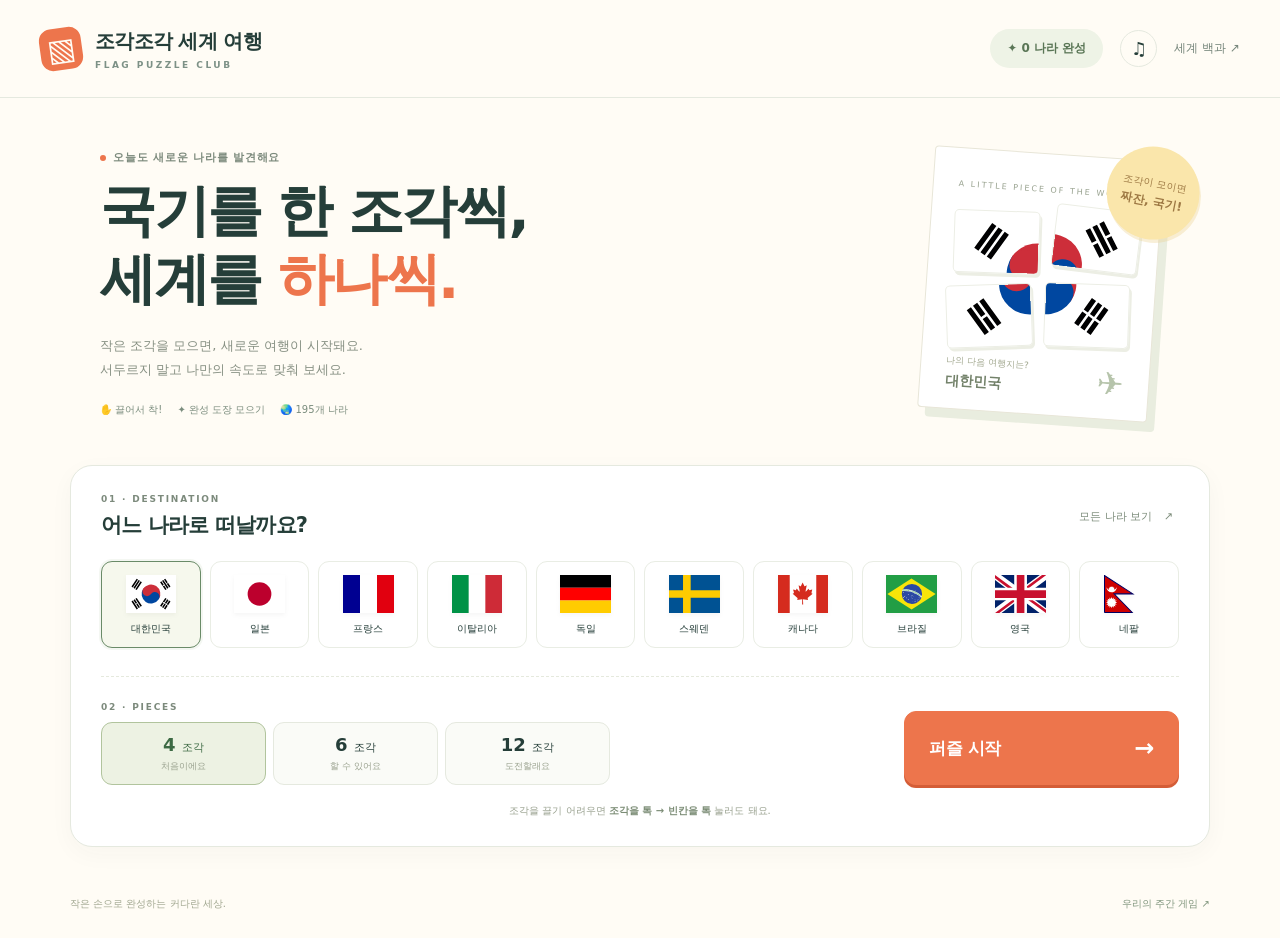
==== flag-puzzle/index.html @ 84f45323 "Add flag-puzzle with 195 flags, drag and tap controls, and completion stamps" ====
<!doctype html><html lang="ko"><head><meta charset="utf-8"><meta name="viewport" content="width=device-width,initial-scale=1"><meta name="theme-color" content="#fffcf5"><meta name="description" content="국기를 한 조각씩 맞추며 세계를 만나요. 195개 나라, 4·6·12조각 어린이 국기 퍼즐."><title>조각조각 세계 여행 · 국기 퍼즐</title><link rel="stylesheet" href="style.css"></head><body data-screen="setup">
<header><a class="brand" href="./"><span class="brand-icon">▧</span><span>조각조각 세계 여행<small>FLAG PUZZLE CLUB</small></span></a><div class="header-right"><button id="albumBtn" class="album">✦ <span id="totalSolved">0</span><span class="album-label"> 나라 완성</span></button><button id="sound" class="icon-button" aria-label="소리 끄기" aria-pressed="true">♫</button><a class="atlas-link" href="../world-atlas/">세계 백과 ↗</a></div></header>
<main id="setup"><section class="intro"><div class="intro-copy"><p class="eyebrow"><i></i> 오늘도 새로운 나라를 발견해요</p><h1>국기를 한 조각씩,<br>세계를 <em>하나씩.</em></h1><p class="sub">작은 조각을 모으면, 새로운 여행이 시작돼요.<br>서두르지 말고 나만의 속도로 맞춰 보세요.</p><div class="intro-tags"><span>✋ 끌어서 착!</span><span>✦ 완성 도장 모으기</span><span>🌏 195개 나라</span></div></div><div class="postcard" aria-hidden="true"><span class="postcard-label">A LITTLE PIECE OF THE WORLD</span><div class="postcard-flag" id="postcardFlag"></div><div class="postcard-bottom"><span>나의 다음 여행지는?</span><b id="postcardName">대한민국</b><span class="postmark">✈</span></div><span class="float-sticker">조각이 모이면<br><b>짜잔, 국기!</b></span></div></section>
<section class="trip-panel"><div class="trip-title"><div><p class="eyebrow">01 · DESTINATION</p><h2>어느 나라로 떠날까요?</h2></div><button class="text-button" id="allCountries">모든 나라 보기 <span>↗</span></button></div><div id="featured" class="featured"></div><div class="departure"><div class="difficulty"><p class="eyebrow">02 · PIECES</p><div class="segmented" id="difficulty"><button data-level="4" aria-pressed="true" class="active"><strong>4</strong> 조각 <small>처음이에요</small></button><button data-level="6" aria-pressed="false"><strong>6</strong> 조각 <small>할 수 있어요</small></button><button data-level="12" aria-pressed="false"><strong>12</strong> 조각 <small>도전할래요</small></button></div></div><button id="start" class="primary start">퍼즐 시작 <span>→</span></button></div><p class="setup-tip">조각을 끌기 어려우면 <b>조각을 톡 → 빈칸을 톡</b> 눌러도 돼요.</p></section></main>
<main id="game" hidden><div class="game-top"><button id="back" class="back">← 나라 고르기</button><span class="eyebrow">ONE PIECE AT A TIME</span><div class="game-progress"><span id="progressText">0 / 4</span><div class="progress-track"><i id="progressBar"></i></div></div></div><div class="game-heading"><div class="country-heading"><img id="gameFlag" alt=""><div><h1 id="gameName">대한민국</h1><p id="gameRegion">아시아 · 4조각</p></div></div><div class="guide-control"><label><input type="checkbox" id="guide" checked><span>밑그림 보기</span></label><button id="help" class="icon-button" aria-label="퍼즐 놀이 방법">?</button></div></div><section class="play-layout"><div class="board-panel"><div class="board-label"><span>여기에 국기를 완성해요</span><span aria-hidden="true">↙</span></div><div class="board-frame"><div id="board" class="board" role="group" aria-label="국기 퍼즐 판"></div></div><p class="board-message" id="boardMessage" aria-live="polite">조각을 끌어서 빈칸에 놓아 보세요.</p><div class="game-actions"><button id="hint">✧ 한 조각 도와줘</button><button id="restart">↻ 다시 맞추기</button></div></div><div class="tray-panel"><div class="tray-heading"><h2>작은 조각들</h2><span id="remaining">4조각 남았어요</span></div><div id="tray" class="tray" aria-label="퍼즐 조각"></div><div class="tray-note"><span>☝</span> 조각을 누르고, 빈칸을 눌러도 돼요.</div></div></section></main>
<footer><span>작은 손으로 완성하는 커다란 세상.</span><a href="../">우리의 주간 게임 ↗</a></footer>
<dialog id="picker"><div class="dialog-header"><div><p class="eyebrow">CHOOSE YOUR NEXT STOP</p><h2>어디로 떠나 볼까요?</h2></div><button data-close="picker" class="icon-button" aria-label="나라 선택 닫기">×</button></div><input id="countrySearch" type="search" placeholder="나라 이름으로 찾아보기" aria-label="나라 검색"><div id="pickerRegions" class="picker-regions"></div><div id="countryGrid" class="country-grid"></div><p id="pickerEmpty" hidden>이름을 다시 확인해 주세요.</p></dialog>
<dialog id="win"><button data-close="win" class="close-win icon-button" aria-label="완성 화면 닫기">×</button><div class="confetti" aria-hidden="true">✦ · ✧ · ✦</div><p class="eyebrow">A NEW STAMP IN YOUR PASSPORT</p><div class="win-flag"><img id="winFlag" alt=""></div><h2>멋지게 완성했어요!</h2><p id="winCountry"></p><div class="achievement">✓ 오늘도 세상이 조금 더 가까워졌어요.</div><div class="win-actions"><button id="nextCountry" class="primary">다음 나라로 출발 →</button><button id="playAgain">한 번 더 맞추기</button></div><a id="atlasCountry" href="../world-atlas/">이 나라가 더 궁금해요 ↗</a><button id="speakName" class="listen-name">♫ 나라 이름 듣기</button></dialog>
<dialog id="album"><div class="dialog-header"><div><p class="eyebrow">MY FLAG COLLECTION</p><h2>차곡차곡, 나의 국기 여행</h2></div><button data-close="album" class="icon-button" aria-label="모은 국기 닫기">×</button></div><p class="album-desc">완성한 국기에 여행 도장이 찍혀요. 기록은 이 브라우저에 저장돼요.</p><div id="albumGrid" class="country-grid"></div><div id="albumEmpty" class="album-empty">아직 첫 여행을 기다리고 있어요.<br>국기 퍼즐을 완성하고 도장을 모아 보세요.</div></dialog>
<dialog id="confirm"><div class="dialog-header"><h2 id="confirmTitle">다시 맞춰 볼까요?</h2></div><p id="confirmText">맞춘 조각을 내려놓고 처음부터 시작해요.</p><div class="confirm-actions"><button data-close="confirm">계속 맞출래요</button><button id="confirmYes" class="primary">다시 시작</button></div></dialog>
<div id="toast" role="status"></div><script src="../world-atlas/data.js"></script><script src="../world-atlas/flags.js"></script><script src="engine.js"></script><script src="app.js"></script></body></html>
---- flag-puzzle/style.css ----
:root{--cream:#fffcf5;--ink:#253e39;--muted:#859088;--orange:#ed754c;--green:#326956;--line:#e5e9df;--shadow:0 7px 24px #2d423809}*{box-sizing:border-box}body{margin:0;background:var(--cream);color:var(--ink);font-family:'Apple SD Gothic Neo','Malgun Gothic',system-ui,sans-serif}button,input{font:inherit}button{cursor:pointer;color:inherit;border:1px solid var(--line);background:#fff}button,a,input{-webkit-tap-highlight-color:transparent}button:focus-visible,a:focus-visible,input:focus-visible{outline:3px solid #dc9b37;outline-offset:4px}button:hover{filter:brightness(.98)}button:disabled{cursor:default;opacity:.5}a{color:inherit}header{max-width:1280px;margin:auto;height:98px;padding:0 40px;display:flex;align-items:center;justify-content:space-between;border-bottom:1px solid var(--line)}.brand{display:flex;align-items:center;gap:13px;text-decoration:none;font-size:20px;font-weight:850;letter-spacing:-.7px}.brand-icon{background:var(--orange);color:var(--cream);width:42px;height:42px;border-radius:12px;display:grid;place-items:center;font-size:30px;transform:rotate(-8deg)}.brand small{display:block;font-size:9px;font-weight:700;letter-spacing:2.5px;color:#7d9186;margin-top:5px}.header-right{display:flex;align-items:center;gap:17px}.album{background:#eef3e6;border:0;border-radius:30px;padding:11px 17px;font-size:12px;font-weight:700;color:#5a7656}.icon-button{border:1px solid var(--line);background:transparent;border-radius:50%;width:37px;height:37px;font-size:18px;display:grid;place-items:center;flex-shrink:0}.atlas-link{font-size:12px;text-decoration:none;color:#75857a}main{max-width:1200px;padding:0 30px;margin:auto}.intro{display:grid;grid-template-columns:1.25fr 1fr;align-items:center;gap:50px;padding:52px 30px 48px}.eyebrow{font-size:9px;font-weight:750;letter-spacing:1.8px;color:#7c8a7c;margin:0 0 12px}.intro .eyebrow{font-size:11px;letter-spacing:.8px;display:flex;align-items:center;gap:7px}.eyebrow i{height:6px;width:6px;background:var(--orange);border-radius:50%}h1{font-size:clamp(36px,4.4vw,56px);letter-spacing:-2.5px;line-height:1.22;margin:0;font-weight:800}h1 em{color:var(--orange);font-style:normal}.sub{font-size:13px;color:#879083;line-height:1.9;margin:20px 0}.intro-tags{display:flex;gap:15px;font-size:10px;color:#7a8c7d}.postcard{position:relative;background:white;border:1px solid #e8e6d8;padding:23px 25px 18px;box-shadow:8px 9px 0 #e9eddf;transform:rotate(4deg);border-radius:4px;max-width:350px;margin:0 24px 0 auto}.postcard-label{font-size:8px;letter-spacing:2px;color:#98a28f}.postcard-flag{aspect-ratio:4/3;display:grid;grid-template-columns:1fr 1fr;gap:7px;margin:16px 0 14px;transform:rotate(-2deg)}.postcard-piece{background-size:200% 200%;border:1px solid #eceee5;border-radius:5px;box-shadow:2px 3px 0 #eceee4}.postcard-piece:nth-child(2){transform:translate(7px,-6px) rotate(5deg)}.postcard-piece:nth-child(3){transform:translate(-5px,4px) rotate(-4deg)}.postcard-bottom{position:relative;font-size:9px;color:#a1a78e}.postcard-bottom b{display:block;color:#73826a;font-size:14px;margin-top:5px}.postmark{position:absolute;right:0;bottom:-2px;font-size:32px;color:#b6c4ab}.float-sticker{position:absolute;right:-38px;top:-15px;background:#fae6ab;color:#9d7843;width:93px;height:93px;border-radius:50%;display:flex;justify-content:center;flex-direction:column;text-align:center;font-size:10px;line-height:1.7;transform:rotate(7deg);box-shadow:2px 3px 0 #e9ce8b55}.float-sticker b{font-size:12px}.trip-panel{background:white;border:1px solid var(--line);border-radius:22px;padding:28px 30px;box-shadow:var(--shadow)}.trip-title{display:flex;align-items:center;justify-content:space-between;margin-bottom:22px}h2{margin:0;font-size:21px;letter-spacing:-.8px}.trip-title .eyebrow{margin-bottom:7px}.text-button{border:0;background:transparent;font-size:11px;color:#7b8b79}.text-button span{margin-left:8px}.featured{display:grid;grid-template-columns:repeat(10,minmax(0,1fr));gap:9px}.flag-choice{position:relative;border-radius:11px;padding:13px 6px 11px;border-color:#e9ede4;min-width:0;transition:all .15s}.flag-choice img{height:38px;width:100%;object-fit:contain;display:block;filter:drop-shadow(0 2px 2px #0000000a);margin-bottom:9px}.flag-choice span{display:block;font-size:10px;line-height:1.4;word-break:keep-all}.flag-choice.active{background:#f6f8ed;border:1.5px solid #6a8b68;box-shadow:0 0 0 2px #cedac438}.flag-choice .badge{position:absolute;top:-5px;right:-4px;background:var(--green);color:white;border-radius:50%;font-size:8px;line-height:17px;width:17px;height:17px}.departure{display:flex;gap:30px;align-items:flex-end;justify-content:space-between;margin-top:28px;border-top:1px dashed #e5e9dd;padding-top:25px}.difficulty{flex:1}.difficulty .eyebrow{margin-bottom:10px}.segmented{display:flex;gap:7px}.segmented button{padding:11px 15px;border-radius:11px;white-space:nowrap;flex:1;max-width:165px;font-size:11px;background:#fafbf7}.segmented button strong{font-size:18px;margin-right:3px}.segmented button small{display:block;font-size:9px;color:#99a18e;margin-top:5px}.segmented button.active{background:#edf2e3;border-color:#b1c49d;color:#3d6a44}.primary{background:var(--orange);border-color:var(--orange);color:#fff;font-weight:750;border-radius:12px;padding:15px 24px;box-shadow:0 3px 0 #d45d37}.start{width:275px;display:flex;align-items:center;justify-content:space-between;padding:22px 24px;font-size:17px;letter-spacing:-.4px}.start span{font-size:24px}.setup-tip{text-align:center;font-size:10px;color:#98a08e;margin:19px 0 0}.setup-tip b{font-weight:650;color:#7c8d76}footer{max-width:1140px;margin:30px auto 0;padding:20px 0 27px;display:flex;justify-content:space-between;font-size:10px;color:#a0a68f}footer a{text-decoration:none;color:#7e947b}#game{padding-top:25px}.game-top{display:flex;justify-content:space-between;align-items:center}.back{border:0;background:transparent;padding:8px 0;font-size:12px;color:#889581}.game-top>.eyebrow{margin:0}.game-progress{display:flex;align-items:center;gap:10px}.game-progress>span{font-size:12px;font-weight:750;color:#5b7e57;min-width:38px;text-align:right}.progress-track{width:115px;height:5px;border-radius:10px;background:#e9eddf;overflow:hidden}.progress-track i{display:block;height:100%;width:0;background:#83a675;transition:width .3s}.game-heading{display:flex;justify-content:space-between;align-items:center;margin:23px 0}.country-heading{display:flex;align-items:center;gap:17px}.country-heading>img{width:65px;height:49px;object-fit:contain;border-radius:3px;filter:drop-shadow(0 3px 3px #2f42331a)}.game-heading h1{font-size:32px;letter-spacing:-1px}.country-heading p{font-size:11px;color:#8d9885;margin:6px 0 0}.guide-control{display:flex;gap:15px;align-items:center}.guide-control label{font-size:12px;color:#7b8e75;display:flex;align-items:center;gap:6px;cursor:pointer}.guide-control input{accent-color:var(--green);width:17px;height:17px}.guide-control .icon-button{width:30px;height:30px;font-size:14px}.play-layout{display:grid;grid-template-columns:minmax(0,1.25fr) minmax(270px,1fr);gap:30px;align-items:start}.board-panel{min-width:0;background:#f0f3e7;border:1px solid #e0e7d5;border-radius:21px;padding:23px 24px 19px}.board-label{display:flex;justify-content:space-between;color:#8b9d7a;font-size:11px;letter-spacing:.3px;margin-bottom:17px}.board-label>span:last-child{font-size:18px}.board-frame{padding:10px;background:#fffef8;box-shadow:0 3px 8px #4b5a3410;border-radius:11px;border:1px solid #dbe3d2}.board{width:100%;aspect-ratio:4/3;display:grid;gap:0;position:relative;isolation:isolate;border-radius:3px;overflow:hidden;background:#e7ebdb}.slot{background-color:transparent;background-size:var(--cols-percent) var(--rows-percent);border:0;border-radius:0;box-shadow:inset 0 0 0 1px #f9fcf160;position:relative;min-width:0;min-height:0;padding:0;transition:background-color .2s}.slot::after{content:attr(data-number);position:absolute;top:50%;left:50%;transform:translate(-50%,-50%);color:#71856559;font-size:clamp(11px,2vw,20px);font-weight:600}.slot.guide:before{content:'';position:absolute;inset:0;background:var(--flag-image);background-size:var(--cols-percent) var(--rows-percent);background-position:inherit;opacity:.18;pointer-events:none}.slot.filled{background-image:var(--flag-image);box-shadow:inset 0 0 0 1px #ffffff30;cursor:default}.slot.filled::after,.slot.filled:before{display:none}.slot.drop-hover{outline:3px solid #e7af52;outline-offset:-3px;z-index:2}.slot.filled.flash{animation:pop .25s}.slot.wrong{animation:shake .28s;background-color:#f1d5b9}.board-message{text-align:center;font-size:11px;color:#7e9472;margin:16px 0 12px;min-height:18px;line-height:1.6}.game-actions{display:flex;justify-content:center;gap:17px}.game-actions button{background:transparent;border:0;font-size:11px;color:#6f8b61;padding:8px}.tray-panel{min-width:0;padding:19px 20px 17px;border:1px dashed #e3e4d8;border-radius:20px;background:#f8f7ef}.tray-heading{display:flex;align-items:center;justify-content:space-between;margin-bottom:17px}.tray-heading h2{font-size:16px}.tray-heading span{color:#9b9e89;font-size:10px}.tray{display:grid;grid-template-columns:repeat(var(--tray-cols,3),minmax(0,1fr));gap:12px;align-content:start;min-height:230px}.piece{width:100%;aspect-ratio:var(--piece-ratio);background-image:var(--flag-image);background-size:var(--cols-percent) var(--rows-percent);background-color:white;border:1px solid #e0e0d0;border-radius:5px;box-shadow:2px 3px 0 #dddfcf88;padding:0;touch-action:none;user-select:none;-webkit-user-select:none;position:relative;cursor:grab;min-width:0;transition:box-shadow .12s,transform .12s;overflow:hidden}.piece.selected{outline:3px solid #e59849;outline-offset:3px;transform:translateY(-3px);box-shadow:0 6px 12px #9c763429}.piece.used{visibility:hidden;pointer-events:none}.piece.is-dragging{opacity:.22}.piece::after{content:attr(data-number);font-size:8px;color:#69765f;background:#fffcf4d9;border-radius:3px;position:absolute;bottom:3px;right:3px;min-width:14px;line-height:14px}.tray-note{font-size:10px;color:#a1a48d;text-align:center;line-height:1.8;margin-top:22px}.tray-note>span{font-size:19px;display:block;margin-bottom:2px}.ghost{position:fixed;z-index:1000;pointer-events:none;opacity:.96;box-shadow:0 12px 24px #1e3a3450;cursor:grabbing;transition:none;transform:scale(1.04);border:2px solid #f4cf78}.tray-done{grid-column:1/-1;align-self:center;text-align:center;color:#91a87e;font-size:14px;line-height:1.8}.tray-done b{display:block;font-size:35px;color:#7b9e65;margin-bottom:12px}dialog{color:var(--ink);background:var(--cream);border:1px solid #edeadd;border-radius:23px;box-shadow:0 20px 100px #1c3c3630;padding:30px;max-width:min(92vw,730px);max-height:85dvh;width:730px}dialog::backdrop{background:#24423866;backdrop-filter:blur(5px)}.dialog-header{display:flex;align-items:center;justify-content:space-between;gap:20px;margin-bottom:20px}.dialog-header h2{font-size:23px}.dialog-header .eyebrow{font-size:8px;margin-bottom:8px}#countrySearch{width:100%;background:white;border:1px solid var(--line);border-radius:10px;padding:13px;font-size:13px;color:var(--ink)}.picker-regions{display:flex;gap:5px;overflow:auto;margin:16px 0;scrollbar-width:none}.picker-regions button{font-size:11px;padding:7px 12px;white-space:nowrap;border:0;border-radius:20px;background:transparent;color:#8b967d}.picker-regions button.active{background:#e9efde;color:#55774d}.country-grid{display:grid;grid-template-columns:repeat(5,minmax(0,1fr));gap:10px}.country-grid .flag-choice{background:white}.country-grid .flag-choice img{height:43px}.country-grid .flag-choice small{font-size:8px;color:#a1a88e;display:block;margin-top:4px}#win{max-width:min(92vw,465px);text-align:center;padding:35px 35px 28px;overflow:visible}.close-win{position:absolute;right:13px;top:13px;background:white;font-size:20px;width:29px;height:29px}.confetti{font-size:29px;letter-spacing:19px;color:#d8ad55;margin:0 0 20px}.win-flag{width:160px;height:120px;margin:24px auto 27px;transform:rotate(-4deg);background:#fff;padding:9px;box-shadow:7px 7px 0 #e5ead8;border:1px solid #e0e6d9;border-radius:6px}.win-flag img{height:100%;width:100%;object-fit:contain}#win h2{font-size:29px;letter-spacing:-1.2px}#winCountry{font-size:14px;color:#6d8866;margin:10px 0 20px}.achievement{font-size:10px;color:#8b9b7d;padding:12px 0;border-top:1px dashed #dce3d1;border-bottom:1px dashed #dce3d1}.win-actions{display:grid;gap:10px;margin-top:22px}.win-actions>button{padding:14px 10px;border-radius:11px;font-size:13px}.win-actions>button:not(.primary){background:transparent;font-size:12px;color:#849478}#atlasCountry{display:block;font-size:11px;color:#859a7b;text-decoration:none;margin-top:20px}.listen-name{font-size:10px;border:0;background:transparent;color:#97a58c;margin-top:13px}.album-desc{font-size:12px;line-height:1.8;color:#8b9a80;margin-bottom:25px}.album-empty{text-align:center;font-size:13px;color:#8fa080;line-height:2;padding:50px 0}#confirm{width:400px;padding:28px}#confirm h2{font-size:21px}#confirm p{font-size:13px;line-height:1.8;color:#8c9a80}.confirm-actions{display:flex;gap:10px;margin-top:24px}.confirm-actions button{flex:1;padding:12px 7px;border-radius:10px;font-size:12px}#toast{position:fixed;bottom:25px;left:50%;transform:translate(-50%,20px);opacity:0;pointer-events:none;z-index:1100;background:#315a48;color:white;border-radius:25px;padding:13px 23px;max-width:90vw;white-space:normal;text-align:center;font-size:12px;transition:all .2s}#toast.show{opacity:1;transform:translate(-50%,0)}[hidden]{display:none!important}@keyframes pop{50%{filter:brightness(1.15)}}@keyframes shake{25%{transform:translateX(-3px)}75%{transform:translateX(3px)}}
@media(max-width:1000px){.featured{grid-template-columns:repeat(5,minmax(0,1fr))}.intro{gap:30px;padding:40px 15px}.postcard{max-width:300px;margin-right:22px}.intro h1{font-size:44px}.start{width:225px}.play-layout{gap:20px}.board-panel{padding:20px 18px 15px}.tray-panel{padding:18px 15px}.tray{gap:9px}.game-top>.eyebrow{display:none}}
@media(max-width:680px){header{padding:0 20px;height:80px}.brand{font-size:15px;gap:10px}.brand-icon{width:34px;height:34px;font-size:25px;border-radius:10px}.brand small{font-size:7px;letter-spacing:1.5px;margin-top:4px}.header-right{gap:9px}.album{font-size:11px;padding:9px 11px}.album-label{display:none}.atlas-link{display:none}.icon-button{width:32px;height:32px;font-size:16px}main{padding:0 20px}.intro{padding:30px 2px 31px;gap:25px;grid-template-columns:1fr}.intro-copy{position:relative;z-index:1}.intro h1{font-size:39px;letter-spacing:-1.9px}.intro .eyebrow{font-size:9px}.sub{font-size:11px;line-height:1.85;margin:15px 0}.intro-tags{font-size:9px;gap:12px}.postcard{display:none}.trip-panel{border-radius:17px;padding:22px 16px 18px}.trip-title h2{font-size:18px}.trip-title .eyebrow{font-size:8px}.text-button{font-size:10px;padding:5px 0}.text-button span{margin-left:2px}.featured{gap:7px;grid-template-columns:repeat(5,minmax(0,1fr))}.flag-choice{padding:10px 3px 9px;border-radius:9px}.flag-choice img{height:29px;margin-bottom:7px}.flag-choice span{font-size:8px}.departure{flex-direction:column;align-items:stretch;gap:20px;padding-top:20px;margin-top:20px}.segmented{gap:6px}.segmented button{padding:10px 6px;max-width:none;font-size:10px}.segmented button strong{font-size:17px}.segmented button small{font-size:8px}.start{width:100%;font-size:15px;padding:17px 20px}.setup-tip{font-size:8px;line-height:1.8;margin-top:16px}footer{padding:20px;margin:10px auto 0;font-size:8px}#game{padding:15px 16px 0}.game-top{gap:10px}.back{font-size:10px}.game-progress>span{font-size:11px}.progress-track{width:75px}.game-heading{margin:18px 0}.country-heading{gap:11px}.country-heading>img{width:46px;height:35px}.game-heading h1{font-size:24px}.country-heading p{font-size:9px;margin-top:4px}.guide-control{gap:8px}.guide-control label{font-size:10px;gap:3px}.guide-control input{height:15px;width:15px}.guide-control .icon-button{width:25px;height:25px;font-size:12px}.play-layout{grid-template-columns:1fr;gap:15px}.board-panel{padding:16px 16px 12px;border-radius:17px}.board-label{font-size:10px;margin-bottom:11px}.board-frame{padding:7px;border-radius:8px}.board-message{font-size:10px;margin:12px 0 7px;min-height:16px}.game-actions{gap:20px}.game-actions button{font-size:10px;padding:7px 2px}.tray-panel{padding:16px;border-radius:16px}.tray{grid-template-columns:repeat(var(--mobile-cols,4),minmax(0,1fr));min-height:0;gap:10px}.tray-heading{margin-bottom:14px}.tray-heading h2{font-size:14px}.tray-heading span{font-size:9px}.tray-note{font-size:9px;display:flex;align-items:center;justify-content:center;gap:7px;margin:15px 0 0}.tray-note>span{display:inline;font-size:15px;margin:0}.piece::after{font-size:7px;min-width:11px;line-height:11px;bottom:2px;right:2px}.tray-done{padding:10px 0;font-size:12px}.tray-done b{font-size:25px;margin-bottom:3px}.country-grid{grid-template-columns:repeat(4,minmax(0,1fr));gap:8px}dialog{padding:22px 18px;border-radius:18px;max-height:88dvh}.dialog-header{gap:10px;margin-bottom:17px}.dialog-header h2{font-size:20px}.dialog-header .eyebrow{font-size:7px}.country-grid .flag-choice img{height:33px}.country-grid .flag-choice span{font-size:9px}.country-grid .flag-choice small{font-size:7px}#win{padding:30px 24px 25px;overflow:auto}.confetti{font-size:23px;margin-bottom:15px}.win-flag{width:135px;height:101px;margin:20px auto 25px}#win h2{font-size:26px}#winCountry{font-size:12px}.achievement{font-size:9px}.win-actions{margin-top:18px}.win-actions>button{font-size:12px}.slot::after{font-size:14px}}
@media(prefers-reduced-motion:reduce){*{transition:none!important;animation:none!important}}
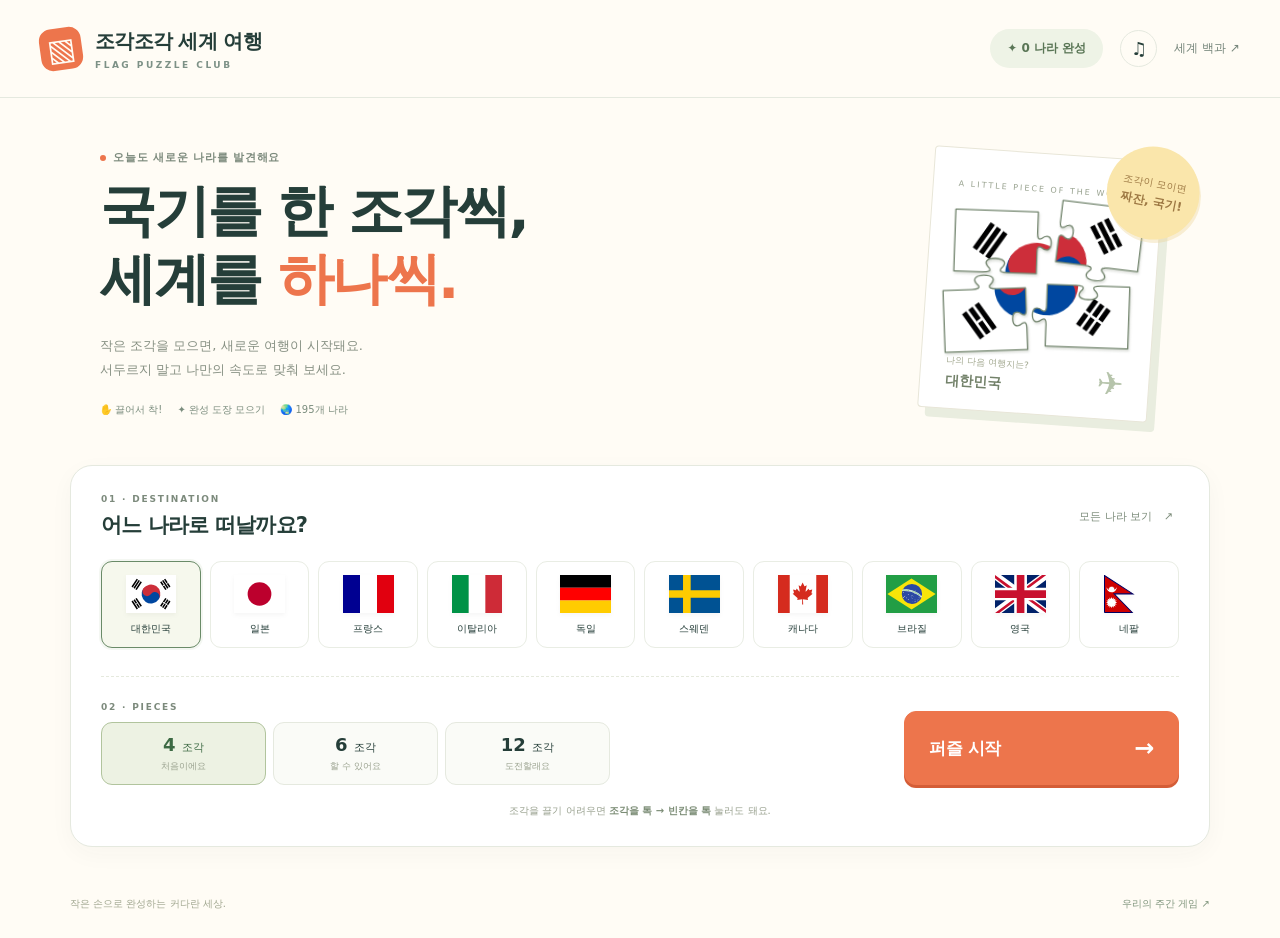
==== commit 8c379be3: "Replace square flag tiles with interlocking jigsaw pieces" ====
--- a/flag-puzzle/index.html
+++ b/flag-puzzle/index.html
@@ -1,4 +1,4 @@
-<!doctype html><html lang="ko"><head><meta charset="utf-8"><meta name="viewport" content="width=device-width,initial-scale=1"><meta name="theme-color" content="#fffcf5"><meta name="description" content="국기를 한 조각씩 맞추며 세계를 만나요. 195개 나라, 4·6·12조각 어린이 국기 퍼즐."><title>조각조각 세계 여행 · 국기 퍼즐</title><link rel="stylesheet" href="style.css"></head><body data-screen="setup">
+<!doctype html><html lang="ko"><head><meta charset="utf-8"><meta name="viewport" content="width=device-width,initial-scale=1"><meta name="theme-color" content="#fffcf5"><meta name="description" content="국기를 한 조각씩 맞추며 세계를 만나요. 195개 나라, 4·6·12조각 어린이 국기 퍼즐."><title>조각조각 세계 여행 · 국기 퍼즐</title><link rel="stylesheet" href="style.css?v=jigsaw-1"></head><body data-screen="setup">
 <header><a class="brand" href="./"><span class="brand-icon">▧</span><span>조각조각 세계 여행<small>FLAG PUZZLE CLUB</small></span></a><div class="header-right"><button id="albumBtn" class="album">✦ <span id="totalSolved">0</span><span class="album-label"> 나라 완성</span></button><button id="sound" class="icon-button" aria-label="소리 끄기" aria-pressed="true">♫</button><a class="atlas-link" href="../world-atlas/">세계 백과 ↗</a></div></header>
 <main id="setup"><section class="intro"><div class="intro-copy"><p class="eyebrow"><i></i> 오늘도 새로운 나라를 발견해요</p><h1>국기를 한 조각씩,<br>세계를 <em>하나씩.</em></h1><p class="sub">작은 조각을 모으면, 새로운 여행이 시작돼요.<br>서두르지 말고 나만의 속도로 맞춰 보세요.</p><div class="intro-tags"><span>✋ 끌어서 착!</span><span>✦ 완성 도장 모으기</span><span>🌏 195개 나라</span></div></div><div class="postcard" aria-hidden="true"><span class="postcard-label">A LITTLE PIECE OF THE WORLD</span><div class="postcard-flag" id="postcardFlag"></div><div class="postcard-bottom"><span>나의 다음 여행지는?</span><b id="postcardName">대한민국</b><span class="postmark">✈</span></div><span class="float-sticker">조각이 모이면<br><b>짜잔, 국기!</b></span></div></section>
 <section class="trip-panel"><div class="trip-title"><div><p class="eyebrow">01 · DESTINATION</p><h2>어느 나라로 떠날까요?</h2></div><button class="text-button" id="allCountries">모든 나라 보기 <span>↗</span></button></div><div id="featured" class="featured"></div><div class="departure"><div class="difficulty"><p class="eyebrow">02 · PIECES</p><div class="segmented" id="difficulty"><button data-level="4" aria-pressed="true" class="active"><strong>4</strong> 조각 <small>처음이에요</small></button><button data-level="6" aria-pressed="false"><strong>6</strong> 조각 <small>할 수 있어요</small></button><button data-level="12" aria-pressed="false"><strong>12</strong> 조각 <small>도전할래요</small></button></div></div><button id="start" class="primary start">퍼즐 시작 <span>→</span></button></div><p class="setup-tip">조각을 끌기 어려우면 <b>조각을 톡 → 빈칸을 톡</b> 눌러도 돼요.</p></section></main>
@@ -8,4 +8,4 @@
 <dialog id="win"><button data-close="win" class="close-win icon-button" aria-label="완성 화면 닫기">×</button><div class="confetti" aria-hidden="true">✦ · ✧ · ✦</div><p class="eyebrow">A NEW STAMP IN YOUR PASSPORT</p><div class="win-flag"><img id="winFlag" alt=""></div><h2>멋지게 완성했어요!</h2><p id="winCountry"></p><div class="achievement">✓ 오늘도 세상이 조금 더 가까워졌어요.</div><div class="win-actions"><button id="nextCountry" class="primary">다음 나라로 출발 →</button><button id="playAgain">한 번 더 맞추기</button></div><a id="atlasCountry" href="../world-atlas/">이 나라가 더 궁금해요 ↗</a><button id="speakName" class="listen-name">♫ 나라 이름 듣기</button></dialog>
 <dialog id="album"><div class="dialog-header"><div><p class="eyebrow">MY FLAG COLLECTION</p><h2>차곡차곡, 나의 국기 여행</h2></div><button data-close="album" class="icon-button" aria-label="모은 국기 닫기">×</button></div><p class="album-desc">완성한 국기에 여행 도장이 찍혀요. 기록은 이 브라우저에 저장돼요.</p><div id="albumGrid" class="country-grid"></div><div id="albumEmpty" class="album-empty">아직 첫 여행을 기다리고 있어요.<br>국기 퍼즐을 완성하고 도장을 모아 보세요.</div></dialog>
 <dialog id="confirm"><div class="dialog-header"><h2 id="confirmTitle">다시 맞춰 볼까요?</h2></div><p id="confirmText">맞춘 조각을 내려놓고 처음부터 시작해요.</p><div class="confirm-actions"><button data-close="confirm">계속 맞출래요</button><button id="confirmYes" class="primary">다시 시작</button></div></dialog>
-<div id="toast" role="status"></div><script src="../world-atlas/data.js"></script><script src="../world-atlas/flags.js"></script><script src="engine.js"></script><script src="app.js"></script></body></html>
+<div id="toast" role="status"></div><script src="../world-atlas/data.js"></script><script src="../world-atlas/flags.js"></script><script src="engine.js?v=jigsaw-1"></script><script src="app.js?v=jigsaw-1"></script></body></html>
--- a/flag-puzzle/style.css
+++ b/flag-puzzle/style.css
@@ -2,3 +2,9 @@
 @media(max-width:1000px){.featured{grid-template-columns:repeat(5,minmax(0,1fr))}.intro{gap:30px;padding:40px 15px}.postcard{max-width:300px;margin-right:22px}.intro h1{font-size:44px}.start{width:225px}.play-layout{gap:20px}.board-panel{padding:20px 18px 15px}.tray-panel{padding:18px 15px}.tray{gap:9px}.game-top>.eyebrow{display:none}}
 @media(max-width:680px){header{padding:0 20px;height:80px}.brand{font-size:15px;gap:10px}.brand-icon{width:34px;height:34px;font-size:25px;border-radius:10px}.brand small{font-size:7px;letter-spacing:1.5px;margin-top:4px}.header-right{gap:9px}.album{font-size:11px;padding:9px 11px}.album-label{display:none}.atlas-link{display:none}.icon-button{width:32px;height:32px;font-size:16px}main{padding:0 20px}.intro{padding:30px 2px 31px;gap:25px;grid-template-columns:1fr}.intro-copy{position:relative;z-index:1}.intro h1{font-size:39px;letter-spacing:-1.9px}.intro .eyebrow{font-size:9px}.sub{font-size:11px;line-height:1.85;margin:15px 0}.intro-tags{font-size:9px;gap:12px}.postcard{display:none}.trip-panel{border-radius:17px;padding:22px 16px 18px}.trip-title h2{font-size:18px}.trip-title .eyebrow{font-size:8px}.text-button{font-size:10px;padding:5px 0}.text-button span{margin-left:2px}.featured{gap:7px;grid-template-columns:repeat(5,minmax(0,1fr))}.flag-choice{padding:10px 3px 9px;border-radius:9px}.flag-choice img{height:29px;margin-bottom:7px}.flag-choice span{font-size:8px}.departure{flex-direction:column;align-items:stretch;gap:20px;padding-top:20px;margin-top:20px}.segmented{gap:6px}.segmented button{padding:10px 6px;max-width:none;font-size:10px}.segmented button strong{font-size:17px}.segmented button small{font-size:8px}.start{width:100%;font-size:15px;padding:17px 20px}.setup-tip{font-size:8px;line-height:1.8;margin-top:16px}footer{padding:20px;margin:10px auto 0;font-size:8px}#game{padding:15px 16px 0}.game-top{gap:10px}.back{font-size:10px}.game-progress>span{font-size:11px}.progress-track{width:75px}.game-heading{margin:18px 0}.country-heading{gap:11px}.country-heading>img{width:46px;height:35px}.game-heading h1{font-size:24px}.country-heading p{font-size:9px;margin-top:4px}.guide-control{gap:8px}.guide-control label{font-size:10px;gap:3px}.guide-control input{height:15px;width:15px}.guide-control .icon-button{width:25px;height:25px;font-size:12px}.play-layout{grid-template-columns:1fr;gap:15px}.board-panel{padding:16px 16px 12px;border-radius:17px}.board-label{font-size:10px;margin-bottom:11px}.board-frame{padding:7px;border-radius:8px}.board-message{font-size:10px;margin:12px 0 7px;min-height:16px}.game-actions{gap:20px}.game-actions button{font-size:10px;padding:7px 2px}.tray-panel{padding:16px;border-radius:16px}.tray{grid-template-columns:repeat(var(--mobile-cols,4),minmax(0,1fr));min-height:0;gap:10px}.tray-heading{margin-bottom:14px}.tray-heading h2{font-size:14px}.tray-heading span{font-size:9px}.tray-note{font-size:9px;display:flex;align-items:center;justify-content:center;gap:7px;margin:15px 0 0}.tray-note>span{display:inline;font-size:15px;margin:0}.piece::after{font-size:7px;min-width:11px;line-height:11px;bottom:2px;right:2px}.tray-done{padding:10px 0;font-size:12px}.tray-done b{font-size:25px;margin-bottom:3px}.country-grid{grid-template-columns:repeat(4,minmax(0,1fr));gap:8px}dialog{padding:22px 18px;border-radius:18px;max-height:88dvh}.dialog-header{gap:10px;margin-bottom:17px}.dialog-header h2{font-size:20px}.dialog-header .eyebrow{font-size:7px}.country-grid .flag-choice img{height:33px}.country-grid .flag-choice span{font-size:9px}.country-grid .flag-choice small{font-size:7px}#win{padding:30px 24px 25px;overflow:auto}.confetti{font-size:23px;margin-bottom:15px}.win-flag{width:135px;height:101px;margin:20px auto 25px}#win h2{font-size:26px}#winCountry{font-size:12px}.achievement{font-size:9px}.win-actions{margin-top:18px}.win-actions>button{font-size:12px}.slot::after{font-size:14px}}
 @media(prefers-reduced-motion:reduce){*{transition:none!important;animation:none!important}}
+/* Real jigsaw contours: tabs and sockets share a single complementary edge. */
+.piece,.piece.selected,.ghost{background:none!important;border:0;border-radius:0;box-shadow:none;overflow:visible;isolation:isolate;outline:none}.piece{filter:drop-shadow(1px 3px 1px #52614345)}.piece.selected{filter:drop-shadow(0 0 2px #e0a52a) drop-shadow(0 0 3px #d8923e);transform:translateY(-3px)}.piece:focus-visible{filter:drop-shadow(0 0 3px #d8923e);outline:none}.puzzle-art{display:block;position:absolute;overflow:visible;pointer-events:none}.piece .piece-paper{fill:#fffdf5}.piece .piece-edge{stroke:#c5bba4;stroke-width:1.3}.piece.selected .piece-edge{stroke:#e29939;stroke-width:2}.piece::after{z-index:2;right:5px;bottom:5px;background:#fffdf3df;box-shadow:0 1px 2px #0001}.tray{gap:42px 36px;padding:25px 22px 22px}.ghost{filter:drop-shadow(2px 8px 5px #233a3450);transform:scale(1.05);background:none!important}.ghost .piece-edge{stroke:#e7b252;stroke-width:1.6}.slot,.slot.filled,.slot.guide{background:none!important;box-shadow:none;overflow:visible;border:0}.slot::after,.slot::before{display:none!important}.slot.filled{z-index:2}.slot.drop-hover{outline:none;z-index:3}.slot.drop-hover .piece-edge{stroke:#e2a642;stroke-width:3}.slot.wrong{background:none!important}.slot.wrong .piece-paper{fill:#f1d6bd}.board{background:#f2f3e9;overflow:visible}.board-frame{padding:12px}.postcard-piece{position:relative;background:none!important;border:0;box-shadow:none;border-radius:0;filter:drop-shadow(1px 2px 1px #52614330)}.postcard-flag{gap:10px}.postcard-piece:nth-child(2){transform:translate(10px,-9px) rotate(5deg)}.postcard-piece:nth-child(3){transform:translate(-8px,7px) rotate(-4deg)}
+@media(max-width:680px){.tray{gap:30px 22px;padding:17px 12px 13px}.piece::after{font-size:7px;right:1px;bottom:1px}.board-frame{padding:9px}.piece .piece-edge{stroke-width:1}.tray-note{margin-top:17px}}
+/* Reserve a full touch target around each silhouette so loose pieces never overlap. */
+.tray{gap:14px 10px;padding:9px 7px 12px}.piece .puzzle-art{transform:scale(.70);transform-origin:center}.piece::after{right:18%;bottom:18%}@media(max-width:680px){.tray{gap:12px 8px;padding:8px 2px 10px}.piece::after{right:16%;bottom:16%}}
+.slot:disabled{opacity:1;filter:none}
